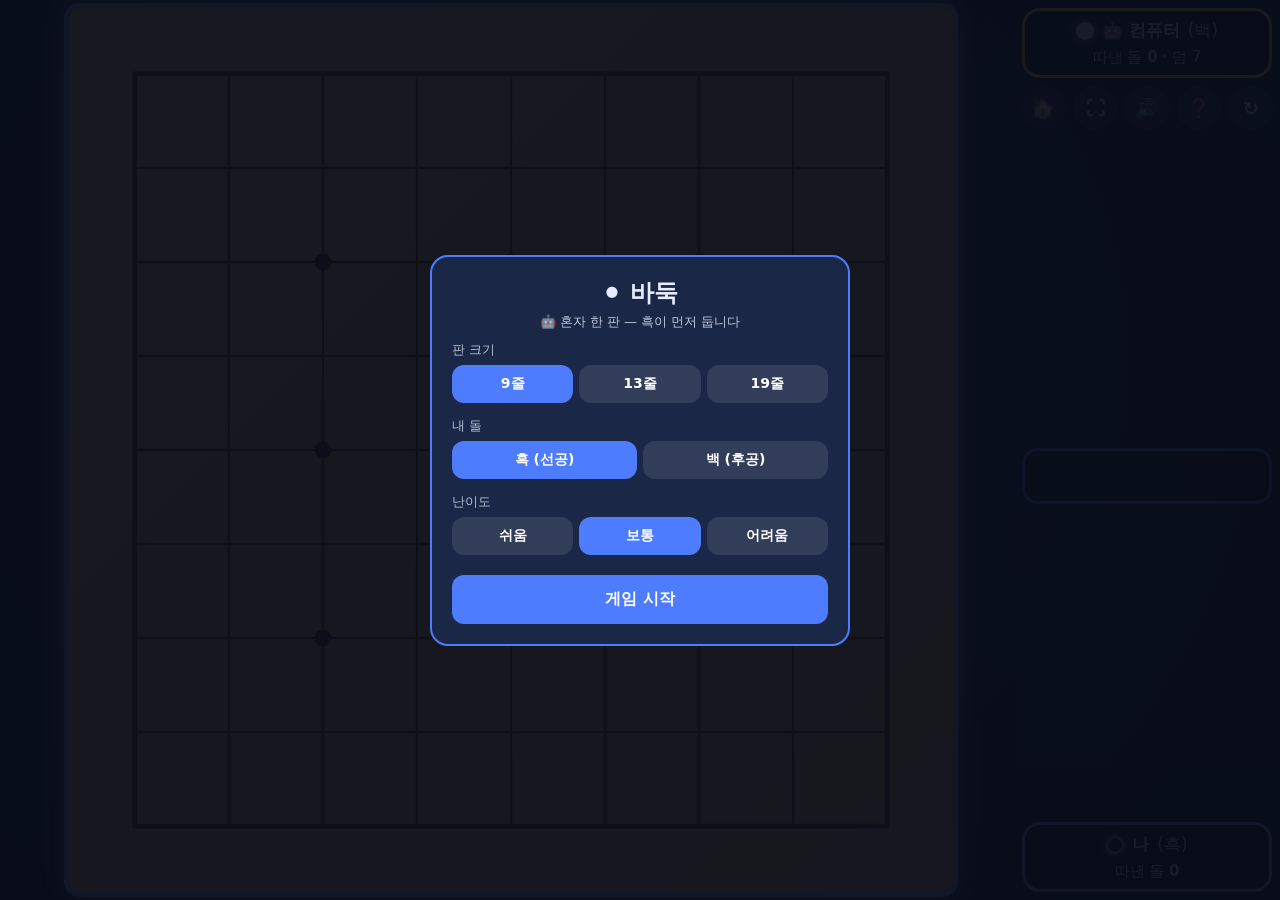
==== baduk/index.html @ 94ca9266 "장기·바둑 추가 (컴퓨터 상대 3단계 난이도, 허브 카드, PWA 캐시) Co-Authored-By: Claude Sonnet 5.5 <noreply@anthropic.com> C" ====
<!DOCTYPE html>
<html lang="ko">
<head>
<meta charset="utf-8">
<meta name="viewport" content="width=device-width, initial-scale=1">
<link rel="manifest" href="../manifest.json">
<meta name="theme-color" content="#0b1130">
<meta name="mobile-web-app-capable" content="yes">
<meta name="apple-mobile-web-app-capable" content="yes">
<meta name="apple-mobile-web-app-title" content="보드게임즈">
<link rel="apple-touch-icon" href="../icons/icon-192.png">
<title>바둑 (Baduk)</title>
<style>
*{box-sizing:border-box;-webkit-tap-highlight-color:transparent}
html,body{margin:0;height:100%;overflow:hidden}
body{background:radial-gradient(circle at 50% 40%,#2a3a5e 0%,#141c33 60%,#090d1a 100%);color:#e8eeff;font-family:system-ui,-apple-system,"Apple SD Gothic Neo","Noto Sans KR",sans-serif;user-select:none;touch-action:manipulation}
button{font:inherit;border:0;border-radius:12px;padding:10px 8px;background:#4d7cff;color:#fff;font-weight:700;cursor:pointer}
button:disabled{opacity:.3;cursor:default}
button.sec{background:#ffffff22}

#stage{position:fixed;inset:0;display:grid;padding:8px;gap:8px;
  grid-template-columns:minmax(0,1fr) 250px;grid-template-rows:auto auto minmax(0,1fr) auto;
  grid-template-areas:"board tl" "board menu" "board msg" "board br"}
#boardarea{grid-area:board;display:flex;align-items:center;justify-content:center;container-type:size;min-height:0;min-width:0}
#boardwrap{width:min(100cqw,100cqh);aspect-ratio:1;position:relative;border-radius:10px;box-shadow:0 0 0 5px var(--cc,#4d7cff),0 0 30px var(--cc,#4d7cff),0 8px 30px #000a;overflow:hidden}
#boardwrap svg{display:block;width:100%;height:100%}
#menu{grid-area:menu;justify-self:center;display:flex;gap:8px}
#menu button{width:44px;height:44px;border-radius:50%;padding:0;font-size:19px}
#pTL{grid-area:tl}#pBR{grid-area:br}
.panel{background:#00000055;border:3px solid var(--pc);border-radius:18px;padding:8px 10px;display:flex;flex-direction:column;gap:6px;text-align:center}
.panel.cur{background:#ffffff20;box-shadow:0 0 22px var(--pc),inset 0 0 18px #ffffff18}
.ph{display:flex;align-items:center;justify-content:center;gap:8px;font-size:17px}
.ph .dot{width:18px;height:18px;border-radius:50%;background:var(--sc);border:2px solid #fff8;box-shadow:0 0 8px var(--pc)}
.ph b{color:#fff}
.caps{font-size:15px}
.info{font-size:12px;opacity:.8}
.pbtns{display:flex;gap:6px}.pbtns button{flex:1;font-size:14px;padding:11px 4px}
#bigmsg{grid-area:msg;align-self:center;justify-self:stretch;min-height:56px;display:flex;align-items:center;justify-content:center;text-align:center;border:3px solid var(--cc,#4d7cff);border-radius:16px;background:#00000066;font-size:clamp(16px,2.1vw,28px);font-weight:800;line-height:1.3;padding:6px 12px;word-break:keep-all}
#bigmsg.bad{color:#ff9a9a}#bigmsg.good{color:#8dffb4}#bigmsg.warn{color:#ffd24d}

.ov{position:fixed;inset:0;background:#090d1aee;display:flex;align-items:center;justify-content:center;z-index:50;padding:16px}
.ov.hide{display:none}
.card{max-height:100%;overflow:auto;background:#1b2747;border:2px solid #4d7cff;border-radius:18px;padding:20px;max-width:420px;width:100%;text-align:center}
.card h2{margin:0 0 4px}
.opt{display:flex;gap:6px;justify-content:center;margin:6px 0 14px}
.opt button{flex:1;background:#ffffff1a;padding:10px 4px;font-size:14px}
.opt button.on{background:#4d7cff}
.lbl{font-size:13px;opacity:.75;margin-top:10px;text-align:left}
.rules ol{text-align:left;margin:8px 0 10px;padding-left:20px;font-size:13px;line-height:1.6}
.rules .note{font-size:12px;opacity:.7;text-align:left;margin-bottom:12px}
@keyframes pulse{to{opacity:.35}}
.pulse{animation:pulse .7s infinite alternate}

@media (max-aspect-ratio:11/10){
  #stage{grid-template-columns:minmax(0,1fr);grid-template-rows:auto auto minmax(0,1fr) auto auto;grid-template-areas:"tl" "menu" "board" "msg" "br"}
  #bigmsg{font-size:clamp(16px,4.4vw,26px)}
  .panel{padding:5px 8px;gap:3px}.info{display:none}
  .pbtns button{padding:8px 4px}
}
</style>
</head>
<body>
<div id="stage">
  <div class="panel" id="pTL"></div>
  <div id="menu">
    <button class="sec" id="homeBtn" title="게임 목록" style="display:none">🏠</button>
    <button class="sec" id="fsBtn" title="전체화면">⛶</button>
    <button class="sec" id="sndBtn" title="소리">🔊</button>
    <button class="sec" id="ruleBtn" title="규칙">❓</button>
    <button class="sec" id="newBtn" title="새 게임">↻</button>
  </div>
  <div id="boardarea"><div id="boardwrap"><svg id="svg"></svg></div></div>
  <div id="bigmsg"></div>
  <div class="panel" id="pBR"></div>
</div>

<div class="ov" id="setup"><div class="card">
<h2>⚫ 바둑</h2>
<div style="font-size:13px;opacity:.8">🤖 혼자 한 판 — 흑이 먼저 둡니다</div>
<div class="lbl">판 크기</div>
<div class="opt" id="optN"><button data-v="9" class="on">9줄</button><button data-v="13">13줄</button><button data-v="19">19줄</button></div>
<div class="lbl">내 돌</div>
<div class="opt" id="optMe"><button data-v="1" class="on">흑 (선공)</button><button data-v="2">백 (후공)</button></div>
<div class="lbl">난이도</div>
<div class="opt" id="optLv"><button data-v="easy">쉬움</button><button data-v="normal" class="on">보통</button><button data-v="hard">어려움</button></div>
<button id="startBtn" style="width:100%;margin-top:6px;padding:14px">게임 시작</button>
</div></div>

<div class="ov hide" id="rules"><div class="card rules"><h2>바둑 규칙</h2>
<ol>
<li><b>흑</b>이 먼저, 번갈아 빈 교차점에 돌을 놓아요. 한 번 놓은 돌은 움직이지 않습니다.</li>
<li>상대 돌 무리의 <b>활로(이웃한 빈 점)</b>를 모두 막으면 그 돌들을 따내요.</li>
<li><b>자충수</b>(놓으면 내 돌이 활로가 없어지는 곳)는 둘 수 없어요. 단, 상대 돌을 따내는 경우는 괜찮아요.</li>
<li><b>패</b>: 방금 한 점을 따낸 자리에 바로 되따낼 수는 없어요. 다른 곳에 한 수 둔 뒤에 가능해요.</li>
<li>둘 곳이 없으면 <b>한 수 쉼</b>. 양쪽이 연달아 쉬면 대국이 끝나고 계가로 넘어가요.</li>
<li><b>계가</b>: 죽은 돌을 눌러 정리한 뒤 확정하면, 집 + 따낸 돌(사석)을 세고 <b>백에게 덤</b>을 줘요 (9줄 7집 · 13/19줄 7.5집).</li>
</ol>
<div class="note">※ 죽은 돌은 컴퓨터가 먼저 추정해서 표시해요. 틀리면 그 돌을 눌러 바꾸세요. 끝내기가 덜 된 곳이 있으면 '계속 두기'를 쓸 수 있어요.</div>
<button id="ruleClose" style="width:100%">닫기</button></div></div>

<div class="ov hide" id="win"><div class="card">
<h2 id="wt"></h2><div id="wd" style="margin:6px 0 14px;line-height:1.6"></div>
<button id="againBtn" style="width:100%;padding:14px">다시 하기</button></div></div>

<script src="engine.js"></script>
<script>
const B=Baduk,$=s=>document.querySelector(s);
const CELL=100,MAR=70;
const COL={1:{n:"흑",c:"#8aa4ff"},2:{n:"백",c:"#ffd24d"}};
let sel={n:9,me:1,lv:"normal"},G=null,soundOn=true,ac=null,gen=0;

function beep(f,d,type="sine",v=.07,delay=0){
  if(!soundOn)return;
  try{ac=ac||new(window.AudioContext||window.webkitAudioContext)();
    const o=ac.createOscillator(),g=ac.createGain(),t=ac.currentTime+delay;
    o.type=type;o.frequency.value=f;g.gain.setValueAtTime(v,t);g.gain.exponentialRampToValueAtTime(.0001,t+d);
    o.connect(g);g.connect(ac.destination);o.start(t);o.stop(t+d)}catch(e){}
}
const size=()=>MAR*2+(G.S.n-1)*CELL;
const komi=()=>B.komiFor(G.S.n);

function blank(n,me,lv){
  return {S:B.newState(n),turn:1,me,lv,last:-1,hist:[],over:true,phase:"play",dead:new Set(),busy:false,msg:"",kind:"",hover:-1,passMsg:""};
}
function newGame(){
  gen++;G=blank(sel.n,sel.me,sel.lv);G.over=false;
  setTurnMsg();render();
  if(G.turn!==G.me)aiTurn();
}
function setTurnMsg(){
  if(G.over)return;
  if(G.phase==="score"){G.msg="죽은 돌을 눌러 고치고 '계가 확정'을 누르세요";G.kind="warn";return}
  if(G.turn===G.me){G.msg=G.passMsg||"내 차례 — 놓을 곳을 누르세요";G.kind=G.passMsg?"warn":""}
  else{G.msg="🤖 생각하는 중…";G.kind=""}
}

function render(){
  const n=G.S.n,Z=size(),b=G.S.b;
  const star=n===9?[2,4,6]:n===13?[3,6,9]:[3,9,15];
  const sv=$("#svg");sv.setAttribute("viewBox",`0 0 ${Z} ${Z}`);
  let h=`<defs>
    <radialGradient id="gb" cx="35%" cy="30%" r="75%"><stop offset="0" stop-color="#6a6a6a"/><stop offset=".45" stop-color="#1a1a1a"/><stop offset="1" stop-color="#000"/></radialGradient>
    <radialGradient id="gw" cx="35%" cy="30%" r="80%"><stop offset="0" stop-color="#fff"/><stop offset=".6" stop-color="#e8e8e8"/><stop offset="1" stop-color="#b9b9b9"/></radialGradient>
    <linearGradient id="gwood" x1="0" y1="0" x2="1" y2="1"><stop offset="0" stop-color="#e8c27a"/><stop offset="1" stop-color="#d9ac5d"/></linearGradient></defs>
    <rect width="${Z}" height="${Z}" fill="url(#gwood)"/>`;
  h+=`<g stroke="#5a3a10" stroke-width="2.6" stroke-linecap="round">`;
  for(let i=0;i<n;i++){const p=MAR+i*CELL;h+=`<line x1="${MAR}" y1="${p}" x2="${Z-MAR}" y2="${p}"/><line x1="${p}" y1="${MAR}" x2="${p}" y2="${Z-MAR}"/>`}
  h+=`</g><rect x="${MAR}" y="${MAR}" width="${Z-2*MAR}" height="${Z-2*MAR}" fill="none" stroke="#5a3a10" stroke-width="5"/>`;
  for(const r of star)for(const c of star)h+=`<circle cx="${MAR+c*CELL}" cy="${MAR+r*CELL}" r="9" fill="#3b2508"/>`;
  // 계가 중: 영역 표시
  let terr=null;
  if(G.phase==="score"){terr=B.territory(G.S,[...G.dead]).terr}
  const R=CELL*.47;
  for(let i=0;i<n*n;i++){
    const r=(i/n)|0,c=i%n,x=MAR+c*CELL,y=MAR+r*CELL,v=b[i];
    if(v){
      const dead=G.dead.has(i);
      h+=`<g opacity="${dead?.4:1}"><circle cx="${x+3}" cy="${y+5}" r="${R}" fill="#0006"/><circle cx="${x}" cy="${y}" r="${R}" fill="url(#${v===1?"gb":"gw"})"/></g>`;
      if(dead)h+=`<text x="${x}" y="${y+14}" font-size="44" text-anchor="middle" fill="${v===1?"#fff":"#222"}" font-weight="900">×</text>`;
    }
    if(terr&&terr[i]&&(!v||G.dead.has(i)))h+=`<rect x="${x-17}" y="${y-17}" width="34" height="34" rx="4" fill="${terr[i]===1?"#000":"#fff"}" opacity=".85" stroke="${terr[i]===1?"#fff":"#000"}" stroke-width="3"/>`;
  }
  if(G.last>=0&&G.phase==="play"){const r=(G.last/n)|0,c=G.last%n;h+=`<circle cx="${MAR+c*CELL}" cy="${MAR+r*CELL}" r="${CELL*.2}" fill="none" stroke="${b[G.last]===1?"#fff":"#c00"}" stroke-width="7"/>`}
  if(G.S.ko>=0&&G.phase==="play"&&G.turn===G.me){const r=(G.S.ko/n)|0,c=G.S.ko%n;h+=`<rect x="${MAR+c*CELL-20}" y="${MAR+r*CELL-20}" width="40" height="40" fill="none" stroke="#e33" stroke-width="5" stroke-dasharray="8 6"/>`}
  sv.innerHTML=h;
  $("#boardwrap").style.setProperty("--cc",G.turn===1?COL[1].c:COL[2].c);

  // 패널
  const opp=3-G.me,cap=G.S.caps;
  const area=G.phase==="score"?scoreNow():null;
  const pn=(side,mine)=>{
    const cur=!G.over&&G.phase==="play"&&G.turn===side;
    const nm=mine?"나":"🤖 컴퓨터";
    let s=`<div class="ph"><span class="dot" style="--sc:${side===1?"#111":"#f4f4f4"}"></span><b>${nm}</b> (${COL[side].n})</div><div class="caps">따낸 돌 <b>${cap[side]}</b>${side===2?` · 덤 ${komi()}`:""}</div>`;
    if(area)s+=`<div class="info">${COL[side].n} ${side===1?area.black:area.white}</div>`;
    if(mine&&!G.over){
      if(G.phase==="play")s+=`<div class="pbtns"><button data-act="pass" class="sec">한 수 쉼</button><button data-act="undo" class="sec" ${G.hist.length?"":"disabled"}>무르기</button><button data-act="resign" class="sec">기권</button></div>`;
      else s+=`<div class="pbtns"><button data-act="resume" class="sec">계속 두기</button><button data-act="confirm">계가 확정</button></div>`;
    }
    return s;
  };
  $("#pTL").innerHTML=pn(opp,false);$("#pBR").innerHTML=pn(G.me,true);
  for(const [id,side] of [["#pTL",opp],["#pBR",G.me]]){const e=$(id);e.style.setProperty("--pc",COL[side].c);e.classList.toggle("cur",!G.over&&G.phase==="play"&&G.turn===side)}
  const m=$("#bigmsg");m.textContent=G.msg;m.className=G.kind;m.classList.toggle("pulse",G.busy&&!G.over);
}
function scoreNow(){const r=B.scoreKorean(G.S,[...G.dead],komi());return {black:r.black.toFixed(r.black%1?1:0),white:r.white.toFixed(r.white%1?1:0),r}}

function snapshot(){return {S:B.clone(G.S),turn:G.turn,last:G.last}}
function place(idx){
  const color=G.turn,T=B.clone(G.S);
  const cap=B.play(T,idx,color);
  if(cap===null)return false;
  G.hist.push(snapshot());
  G.S=T;G.last=idx;G.turn=3-color;G.passMsg="";
  beep(cap.length?330:520,.08,"triangle");if(cap.length)beep(250,.12,"square",.05,.07);
  afterMove(color);return true;
}
function doPass(){
  const color=G.turn;G.hist.push(snapshot());
  B.play(G.S,-1,color);G.last=-1;G.turn=3-color;
  G.passMsg=color!==G.me?"🤖 컴퓨터가 한 수 쉬었어요":"";
  beep(300,.1);afterMove(color,true);
}
function afterMove(color,passed){
  if(G.S.passes>=2||G.hist.length>G.S.n*G.S.n*3){return startScore()}
  setTurnMsg();render();
  if(G.turn!==G.me)aiTurn();
}
function aiTurn(){
  G.busy=true;setTurnMsg();render();
  const g=gen,S0=B.clone(G.S),color=G.turn;
  setTimeout(async()=>{
    if(g!==gen||!G||G.over)return;
    const r=await B.think(S0,color,G.lv,1);
    if(g!==gen||!G||G.over)return;
    G.busy=false;
    if(r.move<0)doPass();
    else if(!place(r.move))doPass();
  },150);
}
function startScore(){
  G.phase="score";G.busy=false;G.passMsg="";
  G.dead=new Set(B.suggestDead(G.S,150));
  // 죽은 돌은 그룹 단위로 정리
  const ex=new Set();for(const i of G.dead)for(const j of B.groupOf(G.S,i))ex.add(j);
  G.dead=ex;
  setTurnMsg();render();beep(660,.15,"triangle");
}
function finish(){
  const r=B.scoreKorean(G.S,[...G.dead],komi());
  const blackWins=r.black>r.white,win=(blackWins?1:2)===G.me;
  G.over=true;render();
  $("#wt").textContent=win?"🎉 승리했어요!":"🤖 컴퓨터 승리";
  const d=Math.abs(r.black-r.white);
  $("#wd").innerHTML=`흑 <b>${r.black}</b> : 백 <b>${r.white}</b><br><span style="font-size:13px;opacity:.75">흑 집 ${r.tb}+사석 ${r.capB} · 백 집 ${r.tw}+사석 ${r.capW}+덤 ${r.komi}</span><br>${blackWins?"흑":"백"} ${d}집 승`;
  beep(win?784:196,.3,"triangle",.1);if(win)beep(1047,.4,"triangle",.1,.25);
  setTimeout(()=>$("#win").classList.remove("hide"),700);
}
function resign(){
  G.over=true;G.busy=false;render();
  $("#wt").textContent="🏳️ 기권했어요";$("#wd").textContent="컴퓨터가 이겼어요";
  $("#win").classList.remove("hide");
}

$("#svg").addEventListener("click",e=>{
  if(!G||G.over||G.busy)return;
  const r0=$("#svg").getBoundingClientRect(),Z=size();
  const x=(e.clientX-r0.left)*Z/r0.width,y=(e.clientY-r0.top)*Z/r0.height;
  const c=Math.round((x-MAR)/CELL),r=Math.round((y-MAR)/CELL),n=G.S.n;
  if(r<0||r>=n||c<0||c>=n)return;
  const i=r*n+c;
  if(G.phase==="score"){
    if(!G.S.b[i])return;
    const grp=B.groupOf(G.S,i),mark=!G.dead.has(i);
    for(const j of grp)mark?G.dead.add(j):G.dead.delete(j);
    beep(420,.05);render();return;
  }
  if(G.turn!==G.me)return;
  if(G.S.b[i]){G.msg="이미 돌이 있어요";G.kind="bad";render();return}
  if(!place(i)){
    G.msg=i===G.S.ko?"패! 바로 되따낼 수 없어요. 다른 곳에 먼저 두세요":"자충수예요 — 활로가 없는 곳엔 둘 수 없어요";G.kind="bad";beep(150,.15,"square",.05);render();
  }
});
$("#stage").addEventListener("click",e=>{
  const b=e.target.closest("button[data-act]");if(!b||!G||G.over)return;
  const a=b.dataset.act;
  if(a==="pass"){if(G.busy||G.turn!==G.me)return;doPass()}
  else if(a==="undo"){
    if(G.busy||G.phase!=="play")return;
    for(let k=G.hist.length-1;k>=0;k--){
      if(G.hist[k].turn===G.me){const h=G.hist[k];G.S=B.clone(h.S);G.turn=h.turn;G.last=h.last;G.hist.length=k;G.passMsg="";setTurnMsg();render();return}
    }
  }
  else if(a==="resign"){if(confirm("기권할까요?"))resign()}
  else if(a==="resume"){
    G.phase="play";G.dead=new Set();G.S.passes=0;G.turn=G.me;G.passMsg="계속 두기 — 내 차례";setTurnMsg();render();
  }
  else if(a==="confirm")finish();
});
$("#ruleBtn").onclick=()=>$("#rules").classList.remove("hide");
$("#ruleClose").onclick=()=>$("#rules").classList.add("hide");
$("#sndBtn").onclick=()=>{soundOn=!soundOn;$("#sndBtn").textContent=soundOn?"🔊":"🔇"};
const again=()=>{gen++;$("#win").classList.add("hide");$("#setup").classList.remove("hide")};
$("#newBtn").onclick=again;$("#againBtn").onclick=again;
function bindOpt(id,key,num){
  $(id).addEventListener("click",e=>{
    const b=e.target.closest("button");if(!b)return;
    [...$(id).children].forEach(x=>x.classList.remove("on"));b.classList.add("on");sel[key]=num?+b.dataset.v:b.dataset.v;
  });
}
bindOpt("#optN","n",true);bindOpt("#optMe","me",true);bindOpt("#optLv","lv");
$("#startBtn").onclick=()=>{$("#setup").classList.add("hide");newGame()};

(function(){
  const d=document,el=d.documentElement,btn=$("#fsBtn");
  const isFs=()=>!!(d.fullscreenElement||d.webkitFullscreenElement);
  const sync=()=>{btn.textContent=isFs()?"✕":"⛶"};
  btn.onclick=async()=>{
    try{
      if(isFs()){await(d.exitFullscreen||d.webkitExitFullscreen).call(d)}
      else{const f=el.requestFullscreen||el.webkitRequestFullscreen;if(!f)throw 0;await f.call(el)}
    }catch(e){if(G){G.msg="이 환경에서는 전체화면을 쓸 수 없어요";G.kind="bad";render()}}
  };
  d.addEventListener("fullscreenchange",sync);d.addEventListener("webkitfullscreenchange",sync);
})();

G=blank(9,1,"normal");render();

(function(){
  if(/\/(magic-labyrinth|wall-go|janggi|baduk)\/?(index\.html)?$/.test(location.pathname)){
    const b=document.getElementById("homeBtn");b.style.display="";
    b.onclick=()=>{location.href="../"};
  }
})();
</script>
<script>if("serviceWorker" in navigator)addEventListener("load",()=>navigator.serviceWorker.register("../sw.js").catch(()=>{}));</script>
</body>
</html>
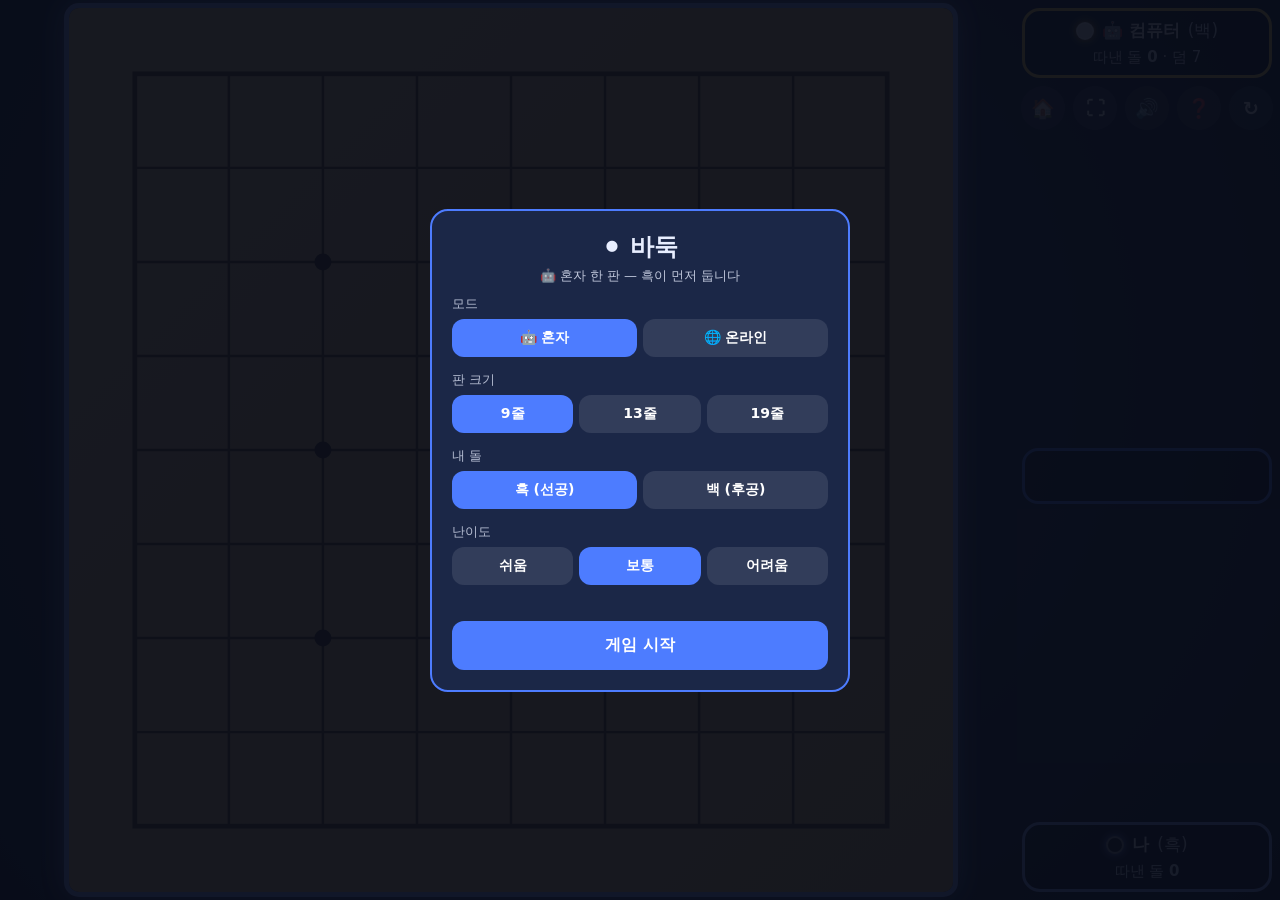
==== commit 32bf197f: "모든 게임에 온라인 대전 추가 (마법의 미로·장기·바둑·오목·체스) Co-Authored-By: Claude Sonnet 5.5 <noreply@anthropic.com> Clau" ====
--- a/baduk/index.html
+++ b/baduk/index.html
@@ -77,12 +77,16 @@
 <div class="ov" id="setup"><div class="card">
 <h2>⚫ 바둑</h2>
 <div style="font-size:13px;opacity:.8">🤖 혼자 한 판 — 흑이 먼저 둡니다</div>
+<div class="lbl">모드</div>
+<div class="opt" id="optMode"><button data-v="solo" class="on">🤖 혼자</button><button data-v="online">🌐 온라인</button></div>
 <div class="lbl">판 크기</div>
 <div class="opt" id="optN"><button data-v="9" class="on">9줄</button><button data-v="13">13줄</button><button data-v="19">19줄</button></div>
 <div class="lbl">내 돌</div>
 <div class="opt" id="optMe"><button data-v="1" class="on">흑 (선공)</button><button data-v="2">백 (후공)</button></div>
-<div class="lbl">난이도</div>
-<div class="opt" id="optLv"><button data-v="easy">쉬움</button><button data-v="normal" class="on">보통</button><button data-v="hard">어려움</button></div>
+<div id="lvBox"><div class="lbl">난이도</div>
+<div class="opt" id="optLv"><button data-v="easy">쉬움</button><button data-v="normal" class="on">보통</button><button data-v="hard">어려움</button></div></div>
+<div id="olNote" style="font-size:12px;color:#ffb3b3;min-height:16px"></div>
+<div id="onNote" style="font-size:12px;opacity:.7;display:none">온라인에서는 방장이 정한 판 크기·돌 색으로 진행해요</div>
 <button id="startBtn" style="width:100%;margin-top:6px;padding:14px">게임 시작</button>
 </div></div>
 
@@ -103,11 +107,13 @@
 <button id="againBtn" style="width:100%;padding:14px">다시 하기</button></div></div>
 
 <script src="engine.js"></script>
+<script src="../firebase-config.js"></script>
+<script src="../net.js"></script>
 <script>
 const B=Baduk,$=s=>document.querySelector(s);
 const CELL=100,MAR=70;
 const COL={1:{n:"흑",c:"#8aa4ff"},2:{n:"백",c:"#ffd24d"}};
-let sel={n:9,me:1,lv:"normal"},G=null,soundOn=true,ac=null,gen=0;
+let sel={n:9,me:1,lv:"normal",mode:"solo"},G=null,soundOn=true,ac=null,gen=0;
 
 function beep(f,d,type="sine",v=.07,delay=0){
   if(!soundOn)return;
@@ -119,19 +125,22 @@
 const size=()=>MAR*2+(G.S.n-1)*CELL;
 const komi=()=>B.komiFor(G.S.n);
 
-function blank(n,me,lv){
-  return {S:B.newState(n),turn:1,me,lv,last:-1,hist:[],over:true,phase:"play",dead:new Set(),busy:false,msg:"",kind:"",hover:-1,passMsg:""};
-}
-function newGame(){
-  gen++;G=blank(sel.n,sel.me,sel.lv);G.over=false;
-  setTurnMsg();render();
-  if(G.turn!==G.me)aiTurn();
+function blank(n,me,lv,net){
+  return {online:net||null,ok:{1:false,2:false},S:B.newState(n),turn:1,me,lv,last:-1,hist:[],over:true,phase:"play",dead:new Set(),busy:false,msg:"",kind:"",hover:-1,passMsg:""};
+}
+function newGame(net,cfg){
+  gen++;
+  if(net)G=blank(cfg.n,net.isHost?cfg.side:3-cfg.side,"normal",net);else G=blank(sel.n,sel.me,sel.lv);
+  G.over=false;setTurnMsg();render();
+  if(!net&&G.turn!==G.me)aiTurn();
 }
 function setTurnMsg(){
   if(G.over)return;
-  if(G.phase==="score"){G.msg="죽은 돌을 눌러 고치고 '계가 확정'을 누르세요";G.kind="warn";return}
+  if(G.phase==="score"){
+    if(G.online&&G.waitDead){G.msg="계가 준비 중…";G.kind="warn";return}
+    G.msg=G.online&&G.ok[G.me]?"상대의 확정을 기다리는 중…":G.online&&G.ok[3-G.me]?"상대가 확정했어요 — 확인하고 '계가 확정'":"죽은 돌을 눌러 고치고 '계가 확정'을 누르세요";G.kind="warn";return}
   if(G.turn===G.me){G.msg=G.passMsg||"내 차례 — 놓을 곳을 누르세요";G.kind=G.passMsg?"warn":""}
-  else{G.msg="🤖 생각하는 중…";G.kind=""}
+  else{G.msg=G.online?"상대 차례… 기다리는 중":"🤖 생각하는 중…";G.kind=""}
 }
 
 function render(){
@@ -170,11 +179,11 @@
   const area=G.phase==="score"?scoreNow():null;
   const pn=(side,mine)=>{
     const cur=!G.over&&G.phase==="play"&&G.turn===side;
-    const nm=mine?"나":"🤖 컴퓨터";
+    const nm=mine?"나":G.online?"👤 "+G.online.names[1-G.online.me]:"🤖 컴퓨터";
     let s=`<div class="ph"><span class="dot" style="--sc:${side===1?"#111":"#f4f4f4"}"></span><b>${nm}</b> (${COL[side].n})</div><div class="caps">따낸 돌 <b>${cap[side]}</b>${side===2?` · 덤 ${komi()}`:""}</div>`;
     if(area)s+=`<div class="info">${COL[side].n} ${side===1?area.black:area.white}</div>`;
     if(mine&&!G.over){
-      if(G.phase==="play")s+=`<div class="pbtns"><button data-act="pass" class="sec">한 수 쉼</button><button data-act="undo" class="sec" ${G.hist.length?"":"disabled"}>무르기</button><button data-act="resign" class="sec">기권</button></div>`;
+      if(G.phase==="play")s+=`<div class="pbtns"><button data-act="pass" class="sec">한 수 쉼</button>${G.online?"":`<button data-act="undo" class="sec" ${G.hist.length?"":"disabled"}>무르기</button>`}<button data-act="resign" class="sec">기권</button></div>`;
       else s+=`<div class="pbtns"><button data-act="resume" class="sec">계속 두기</button><button data-act="confirm">계가 확정</button></div>`;
     }
     return s;
@@ -186,25 +195,26 @@
 function scoreNow(){const r=B.scoreKorean(G.S,[...G.dead],komi());return {black:r.black.toFixed(r.black%1?1:0),white:r.white.toFixed(r.white%1?1:0),r}}
 
 function snapshot(){return {S:B.clone(G.S),turn:G.turn,last:G.last}}
-function place(idx){
+function place(idx,remote){
   const color=G.turn,T=B.clone(G.S);
   const cap=B.play(T,idx,color);
   if(cap===null)return false;
+  if(G.online&&!remote)G.online.send({t:"mv",i:idx});
   G.hist.push(snapshot());
   G.S=T;G.last=idx;G.turn=3-color;G.passMsg="";
   beep(cap.length?330:520,.08,"triangle");if(cap.length)beep(250,.12,"square",.05,.07);
   afterMove(color);return true;
 }
-function doPass(){
-  const color=G.turn;G.hist.push(snapshot());
+function doPass(remote){
+  const color=G.turn;if(G.online&&!remote)G.online.send({t:"pass"});G.hist.push(snapshot());
   B.play(G.S,-1,color);G.last=-1;G.turn=3-color;
-  G.passMsg=color!==G.me?"🤖 컴퓨터가 한 수 쉬었어요":"";
+  G.passMsg=color!==G.me?(G.online?"상대가 한 수 쉬었어요":"🤖 컴퓨터가 한 수 쉬었어요"):"";
   beep(300,.1);afterMove(color,true);
 }
 function afterMove(color,passed){
   if(G.S.passes>=2||G.hist.length>G.S.n*G.S.n*3){return startScore()}
   setTurnMsg();render();
-  if(G.turn!==G.me)aiTurn();
+  if(G.turn!==G.me&&!G.online)aiTurn();
 }
 function aiTurn(){
   G.busy=true;setTurnMsg();render();
@@ -219,27 +229,52 @@
   },150);
 }
 function startScore(){
-  G.phase="score";G.busy=false;G.passMsg="";
-  G.dead=new Set(B.suggestDead(G.S,150));
-  // 죽은 돌은 그룹 단위로 정리
-  const ex=new Set();for(const i of G.dead)for(const j of B.groupOf(G.S,i))ex.add(j);
-  G.dead=ex;
+  G.phase="score";G.busy=false;G.passMsg="";G.ok={1:false,2:false};G.dead=new Set();
+  if(G.online&&G.me!==1){G.waitDead=true;setTurnMsg();render();return}    // 흑 쪽이 계산해서 보내줌
+  setDead(B.suggestDead(G.S,150));
+  if(G.online)G.online.send({t:"dead",list:[...G.dead]});
   setTurnMsg();render();beep(660,.15,"triangle");
 }
+function setDead(list){
+  const ex=new Set();for(const i of list)for(const j of B.groupOf(G.S,i))ex.add(j);
+  G.dead=ex;G.waitDead=false;
+}
 function finish(){
+  if(G.online)G.online.finish();
   const r=B.scoreKorean(G.S,[...G.dead],komi());
   const blackWins=r.black>r.white,win=(blackWins?1:2)===G.me;
   G.over=true;render();
-  $("#wt").textContent=win?"🎉 승리했어요!":"🤖 컴퓨터 승리";
+  $("#wt").textContent=win?"🎉 승리했어요!":G.online?"😢 졌어요":"🤖 컴퓨터 승리";
   const d=Math.abs(r.black-r.white);
   $("#wd").innerHTML=`흑 <b>${r.black}</b> : 백 <b>${r.white}</b><br><span style="font-size:13px;opacity:.75">흑 집 ${r.tb}+사석 ${r.capB} · 백 집 ${r.tw}+사석 ${r.capW}+덤 ${r.komi}</span><br>${blackWins?"흑":"백"} ${d}집 승`;
   beep(win?784:196,.3,"triangle",.1);if(win)beep(1047,.4,"triangle",.1,.25);
   setTimeout(()=>$("#win").classList.remove("hide"),700);
 }
 function resign(){
-  G.over=true;G.busy=false;render();
-  $("#wt").textContent="🏳️ 기권했어요";$("#wd").textContent="컴퓨터가 이겼어요";
+  if(G.online)G.online.send({t:"resign"});
+  G.over=true;G.busy=false;if(G.online)G.online.finish();render();
+  $("#wt").textContent="🏳️ 기권했어요";$("#wd").textContent=G.online?"상대가 이겼어요":"컴퓨터가 이겼어요";
   $("#win").classList.remove("hide");
+}
+function toggleDead(i,remote){
+  const grp=B.groupOf(G.S,i),mark=!G.dead.has(i);
+  for(const j of grp)mark?G.dead.add(j):G.dead.delete(j);
+  G.ok={1:false,2:false};beep(420,.05);setTurnMsg();render();
+}
+function onNet(e){
+  if(e.t==="cfg"){if(!G||!G.online||G.started)return;newGame(G.online,e);G.started=true;return}
+  if(!G||G.over)return;
+  if(G.phase==="play"){
+    if(e.t==="mv"&&G.turn!==G.me)place(e.i,true);
+    else if(e.t==="pass"&&G.turn!==G.me)doPass(true);
+    else if(e.t==="resign"){G.over=true;G.online.finish();render();$("#wt").textContent="🎉 승리했어요!";$("#wd").textContent="상대가 기권했어요";$("#win").classList.remove("hide")}
+  }else{
+    if(e.t==="dead"){setDead(Object.values(e.list||[]));setTurnMsg();render();beep(660,.15,"triangle")}
+    else if(e.t==="tog"&&G.S.b[e.i])toggleDead(e.i,true);
+    else if(e.t==="ok"){G.ok[e.s]=true;if(G.ok[1]&&G.ok[2])finish();else{setTurnMsg();render()}}
+    else if(e.t==="resume"){G.phase="play";G.dead=new Set();G.ok={1:false,2:false};G.S.passes=0;G.turn=e.s;G.passMsg=e.s===G.me?"계속 두기 — 내 차례":"상대가 계속 두기를 눌렀어요";setTurnMsg();render()}
+    else if(e.t==="resign"){G.over=true;G.online.finish();render();$("#wt").textContent="🎉 승리했어요!";$("#wd").textContent="상대가 기권했어요";$("#win").classList.remove("hide")}
+  }
 }
 
 $("#svg").addEventListener("click",e=>{
@@ -250,10 +285,9 @@
   if(r<0||r>=n||c<0||c>=n)return;
   const i=r*n+c;
   if(G.phase==="score"){
-    if(!G.S.b[i])return;
-    const grp=B.groupOf(G.S,i),mark=!G.dead.has(i);
-    for(const j of grp)mark?G.dead.add(j):G.dead.delete(j);
-    beep(420,.05);render();return;
+    if(!G.S.b[i]||G.waitDead)return;
+    if(G.online)G.online.send({t:"tog",i});
+    toggleDead(i);return;
   }
   if(G.turn!==G.me)return;
   if(G.S.b[i]){G.msg="이미 돌이 있어요";G.kind="bad";render();return}
@@ -273,23 +307,52 @@
   }
   else if(a==="resign"){if(confirm("기권할까요?"))resign()}
   else if(a==="resume"){
-    G.phase="play";G.dead=new Set();G.S.passes=0;G.turn=G.me;G.passMsg="계속 두기 — 내 차례";setTurnMsg();render();
-  }
-  else if(a==="confirm")finish();
+    if(G.waitDead)return;
+    if(G.online)G.online.send({t:"resume",s:G.me});
+    G.phase="play";G.dead=new Set();G.ok={1:false,2:false};G.S.passes=0;G.turn=G.me;G.passMsg="계속 두기 — 내 차례";setTurnMsg();render();
+  }
+  else if(a==="confirm"){
+    if(G.waitDead)return;
+    if(!G.online)return finish();
+    if(G.ok[G.me])return;
+    G.online.send({t:"ok",s:G.me});G.ok[G.me]=true;
+    if(G.ok[1]&&G.ok[2])finish();else{setTurnMsg();render()}
+  }
 });
 $("#ruleBtn").onclick=()=>$("#rules").classList.remove("hide");
 $("#ruleClose").onclick=()=>$("#rules").classList.add("hide");
 $("#sndBtn").onclick=()=>{soundOn=!soundOn;$("#sndBtn").textContent=soundOn?"🔊":"🔇"};
-const again=()=>{gen++;$("#win").classList.add("hide");$("#setup").classList.remove("hide")};
+const again=()=>{gen++;if(G&&G.online){G.online.leave();G.online=null}$("#win").classList.add("hide");$("#setup").classList.remove("hide")};
 $("#newBtn").onclick=again;$("#againBtn").onclick=again;
 function bindOpt(id,key,num){
   $(id).addEventListener("click",e=>{
     const b=e.target.closest("button");if(!b)return;
-    [...$(id).children].forEach(x=>x.classList.remove("on"));b.classList.add("on");sel[key]=num?+b.dataset.v:b.dataset.v;
+    [...$(id).children].forEach(x=>x.classList.remove("on"));b.classList.add("on");sel[key]=num?+b.dataset.v:b.dataset.v;syncSetup();
   });
 }
-bindOpt("#optN","n",true);bindOpt("#optMe","me",true);bindOpt("#optLv","lv");
-$("#startBtn").onclick=()=>{$("#setup").classList.add("hide");newGame()};
+function syncSetup(){
+  const on=sel.mode==="online";
+  $("#lvBox").style.display=on?"none":"";$("#onNote").style.display=on?"":"none";
+  $("#startBtn").textContent=on?"🌐 방 목록 열기":"게임 시작";
+  $("#olNote").textContent=on&&!(window.BGNet&&BGNet.configured)?"온라인 서버 설정이 아직 안 되어 있어요":"";
+}
+bindOpt("#optMode","mode");bindOpt("#optN","n",true);bindOpt("#optMe","me",true);bindOpt("#optLv","lv");syncSetup();
+$("#startBtn").onclick=()=>{
+  if(sel.mode==="online"){
+    if(!window.BGNet){$("#olNote").textContent="온라인 모듈을 불러오지 못했어요 (저장소 주소로 열어 주세요)";return}
+    $("#setup").classList.add("hide");
+    BGNet.open({game:"baduk",title:"바둑",sizes:[{np:2,label:"2명"}],
+      onStart:ctx=>{
+        $("#win").classList.add("hide");
+        G=blank(9,1,"normal",ctx);G.msg="방장이 시작하는 중…";render();
+        ctx.onEvent=onNet;ctx.onLeft=()=>{if(G&&!G.over){G.over=true;ctx.finish();render();$("#wt").textContent="🎉 승리했어요!";$("#wd").textContent="상대가 나갔어요";$("#win").classList.remove("hide")}};
+        if(ctx.isHost){const cfg={t:"cfg",n:sel.n,side:sel.me};ctx.send(cfg);newGame(ctx,cfg);G.started=true}
+      },
+      onClose:()=>$("#setup").classList.remove("hide")});
+    return;
+  }
+  $("#setup").classList.add("hide");newGame();
+};
 
 (function(){
   const d=document,el=d.documentElement,btn=$("#fsBtn");
@@ -307,7 +370,7 @@
 G=blank(9,1,"normal");render();
 
 (function(){
-  if(/\/(magic-labyrinth|wall-go|janggi|baduk)\/?(index\.html)?$/.test(location.pathname)){
+  if(/\/(magic-labyrinth|wall-go|janggi|baduk|omok|chess)\/?(index\.html)?$/.test(location.pathname)){
     const b=document.getElementById("homeBtn");b.style.display="";
     b.onclick=()=>{location.href="../"};
   }
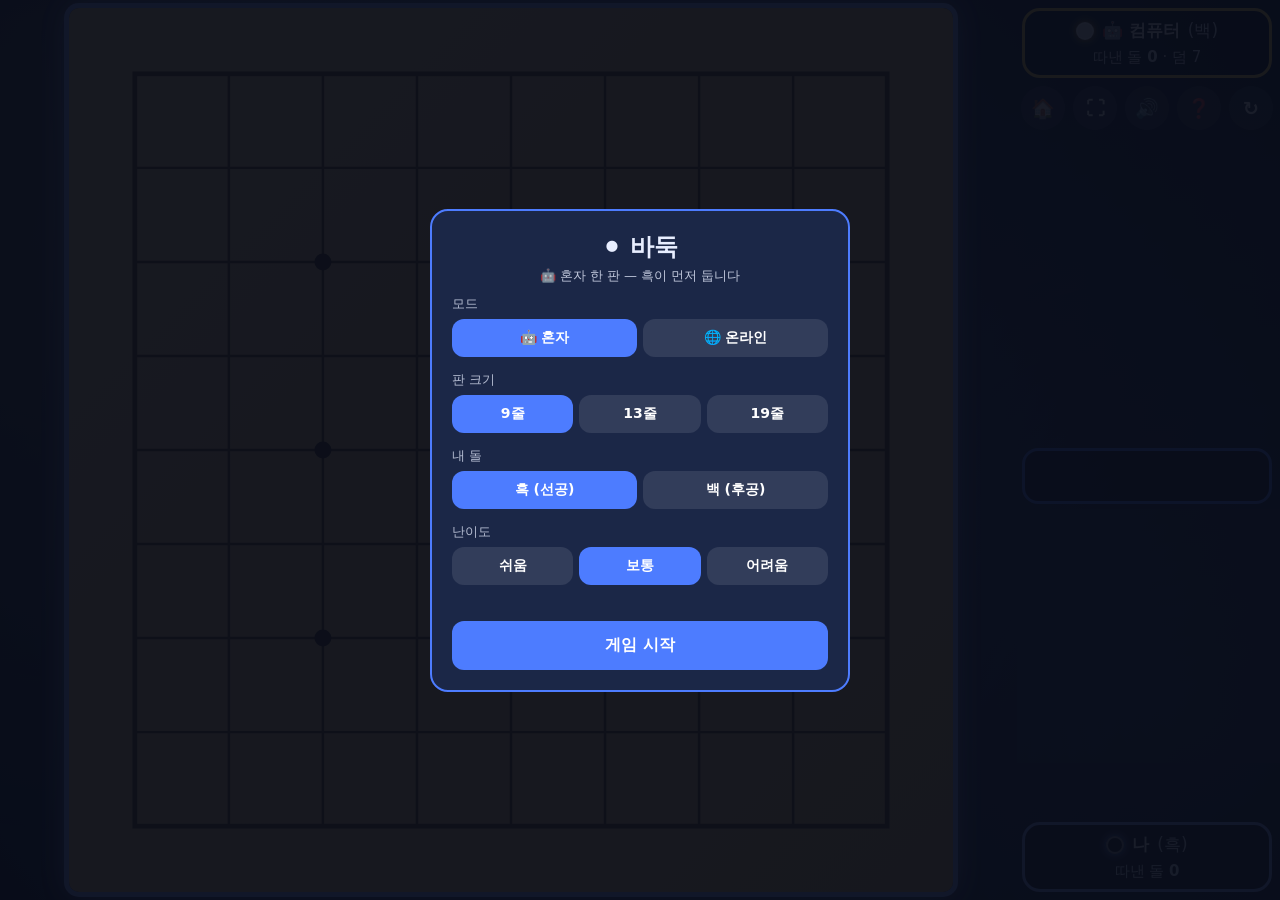
==== commit 256a181a: "전체 게임 연출 강화: 오목·바둑·체스·장기·마법의 미로·원카드·도둑잡기·블랙잭·민화투·맞고·짝 맞추기 게임별 효과음·이펙트·배너 Co-Authored-By: Claude Opus" ====
--- a/baduk/index.html
+++ b/baduk/index.html
@@ -57,6 +57,13 @@
   .panel{padding:5px 8px;gap:3px}.info{display:none}
   .pbtns button{padding:8px 4px}
 }
+/* ── 연출 ── */
+body::before{content:"";position:fixed;inset:-20%;z-index:-1;pointer-events:none;background:radial-gradient(circle at 20% 30%,#e8c27a33 0,transparent 38%),radial-gradient(circle at 80% 70%,#9aa8ff22 0,transparent 38%);animation:aur 18s ease-in-out infinite alternate}
+@keyframes aur{to{transform:translate(4%,-3%) rotate(8deg) scale(1.08)}}
+#boardwrap{animation:bwglow 1.6s ease-in-out infinite alternate}
+@keyframes bwglow{from{box-shadow:0 0 0 5px var(--cc,#4d7cff),0 0 16px var(--cc,#4d7cff),0 8px 30px #000a}to{box-shadow:0 0 0 5px var(--cc,#4d7cff),0 0 44px var(--cc,#4d7cff),0 8px 30px #000a}}
+.panel.cur{animation:pglow 1.2s ease-in-out infinite alternate}
+@keyframes pglow{from{box-shadow:0 0 10px var(--pc),inset 0 0 12px #ffffff12}to{box-shadow:0 0 32px var(--pc),inset 0 0 22px #ffffff22}}
 </style>
 </head>
 <body>
@@ -106,6 +113,7 @@
 <h2 id="wt"></h2><div id="wd" style="margin:6px 0 14px;line-height:1.6"></div>
 <button id="againBtn" style="width:100%;padding:14px">다시 하기</button></div></div>
 
+<script src="../fx.js"></script>
 <script src="engine.js"></script>
 <script src="../firebase-config.js"></script>
 <script src="../net.js"></script>
@@ -113,10 +121,11 @@
 const B=Baduk,$=s=>document.querySelector(s);
 const CELL=100,MAR=70;
 const COL={1:{n:"흑",c:"#8aa4ff"},2:{n:"백",c:"#ffd24d"}};
-let sel={n:9,me:1,lv:"normal",mode:"solo"},G=null,soundOn=true,ac=null,gen=0;
-
+let sel={n:9,me:1,lv:"normal",mode:"solo"},G=null,soundOn=window.FX?FX.on:true,ac=null,gen=0;
+
+const sfx=(n,o)=>{if(window.FX&&soundOn)FX.sfx(n,o)};
 function beep(f,d,type="sine",v=.07,delay=0){
-  if(!soundOn)return;
+  if(!soundOn||window.FX)return;
   try{ac=ac||new(window.AudioContext||window.webkitAudioContext)();
     const o=ac.createOscillator(),g=ac.createGain(),t=ac.currentTime+delay;
     o.type=type;o.frequency.value=f;g.gain.setValueAtTime(v,t);g.gain.exponentialRampToValueAtTime(.0001,t+d);
@@ -164,7 +173,7 @@
     const r=(i/n)|0,c=i%n,x=MAR+c*CELL,y=MAR+r*CELL,v=b[i];
     if(v){
       const dead=G.dead.has(i);
-      h+=`<g opacity="${dead?.4:1}"><circle cx="${x+3}" cy="${y+5}" r="${R}" fill="#0006"/><circle cx="${x}" cy="${y}" r="${R}" fill="url(#${v===1?"gb":"gw"})"/></g>`;
+      h+=`<g id="st${i}" opacity="${dead?.4:1}"><circle cx="${x+3}" cy="${y+5}" r="${R}" fill="#0006"/><circle cx="${x}" cy="${y}" r="${R}" fill="url(#${v===1?"gb":"gw"})"/></g>`;
       if(dead)h+=`<text x="${x}" y="${y+14}" font-size="44" text-anchor="middle" fill="${v===1?"#fff":"#222"}" font-weight="900">×</text>`;
     }
     if(terr&&terr[i]&&(!v||G.dead.has(i)))h+=`<rect x="${x-17}" y="${y-17}" width="34" height="34" rx="4" fill="${terr[i]===1?"#000":"#fff"}" opacity=".85" stroke="${terr[i]===1?"#fff":"#000"}" stroke-width="3"/>`;
@@ -191,9 +200,29 @@
   $("#pTL").innerHTML=pn(opp,false);$("#pBR").innerHTML=pn(G.me,true);
   for(const [id,side] of [["#pTL",opp],["#pBR",G.me]]){const e=$(id);e.style.setProperty("--pc",COL[side].c);e.classList.toggle("cur",!G.over&&G.phase==="play"&&G.turn===side)}
   const m=$("#bigmsg");m.textContent=G.msg;m.className=G.kind;m.classList.toggle("pulse",G.busy&&!G.over);
+  try{postFx()}catch(e){}
 }
 function scoreNow(){const r=B.scoreKorean(G.S,[...G.dead],komi());return {black:r.black.toFixed(r.black%1?1:0),white:r.white.toFixed(r.white%1?1:0),r}}
 
+// ── 연출 ──
+const XY=i=>FX.svgXY($("#svg"),MAR+(i%G.S.n)*CELL,MAR+((i/G.S.n)|0)*CELL);
+function postFx(){
+  if(!window.FX||!G.fx)return;
+  const F=G.fx;G.fx=null;
+  if(F.t==="pass"){sfx("whoosh");FX.banner("패스",F.me?"#4d7cff":"#888",F.me?"한 수 쉬었어요":(G.online?"상대가":"컴퓨터가")+" 한 수 쉬었어요");return}
+  if(F.t==="score"){sfx("turn");FX.banner("계가 시작","#ffd24d","죽은 돌을 확인해요");return}
+  const el=$("#st"+F.i);if(el)FX.drop(el,{dy:-30,s:1.35,dur:260});
+  setTimeout(()=>{
+    const p=XY(F.i);sfx("stone");FX.ring(p.x,p.y,F.c===1?"#333":"#fff",{r0:6,grow:1.6,life:18});FX.vib(10);
+    if(F.cap.length){
+      const col=F.c===1?["#fff","#ddd","#bbb"]:["#111","#333","#555"];let sx=0,sy=0;
+      F.cap.forEach(j=>{const q=XY(j);sx+=q.x;sy+=q.y;FX.burst(q.x,q.y,{n:12,color:col,speed:5,g:.25,size:5,life:40})});
+      setTimeout(()=>sfx("capture",{n:F.cap.length}),40);
+      FX.float(sx/F.cap.length,sy/F.cap.length-20,`+${F.cap.length} 따냄!`,F.c===1?"#8aa4ff":"#ffd24d");
+      if(F.cap.length>=4){FX.banner("대마 잡기!",F.c===1?"#8aa4ff":"#ffd24d",`${F.cap.length}점을 따냈어요`);FX.shake($("#boardwrap"),8)}
+    }
+  },200);
+}
 function snapshot(){return {S:B.clone(G.S),turn:G.turn,last:G.last}}
 function place(idx,remote){
   const color=G.turn,T=B.clone(G.S);
@@ -201,13 +230,13 @@
   if(cap===null)return false;
   if(G.online&&!remote)G.online.send({t:"mv",i:idx});
   G.hist.push(snapshot());
-  G.S=T;G.last=idx;G.turn=3-color;G.passMsg="";
+  G.S=T;G.last=idx;G.turn=3-color;G.passMsg="";G.fx={t:"mv",i:idx,c:color,cap:cap||[]};
   beep(cap.length?330:520,.08,"triangle");if(cap.length)beep(250,.12,"square",.05,.07);
   afterMove(color);return true;
 }
 function doPass(remote){
   const color=G.turn;if(G.online&&!remote)G.online.send({t:"pass"});G.hist.push(snapshot());
-  B.play(G.S,-1,color);G.last=-1;G.turn=3-color;
+  B.play(G.S,-1,color);G.last=-1;G.turn=3-color;G.fx={t:"pass",me:color===G.me};
   G.passMsg=color!==G.me?(G.online?"상대가 한 수 쉬었어요":"🤖 컴퓨터가 한 수 쉬었어요"):"";
   beep(300,.1);afterMove(color,true);
 }
@@ -229,7 +258,7 @@
   },150);
 }
 function startScore(){
-  G.phase="score";G.busy=false;G.passMsg="";G.ok={1:false,2:false};G.dead=new Set();
+  G.phase="score";G.busy=false;G.passMsg="";G.fx={t:"score"};G.ok={1:false,2:false};G.dead=new Set();
   if(G.online&&G.me!==1){G.waitDead=true;setTurnMsg();render();return}    // 흑 쪽이 계산해서 보내줌
   setDead(B.suggestDead(G.S,150));
   if(G.online)G.online.send({t:"dead",list:[...G.dead]});
@@ -248,7 +277,8 @@
   const d=Math.abs(r.black-r.white);
   $("#wd").innerHTML=`흑 <b>${r.black}</b> : 백 <b>${r.white}</b><br><span style="font-size:13px;opacity:.75">흑 집 ${r.tb}+사석 ${r.capB} · 백 집 ${r.tw}+사석 ${r.capW}+덤 ${r.komi}</span><br>${blackWins?"흑":"백"} ${d}집 승`;
   beep(win?784:196,.3,"triangle",.1);if(win)beep(1047,.4,"triangle",.1,.25);
-  setTimeout(()=>$("#win").classList.remove("hide"),700);
+  if(window.FX)setTimeout(()=>{if(win){FX.sfx("win");FX.confetti();FX.banner("승리!","#ffd24d",`${blackWins?"흑":"백"} ${d}집 승`)}else{FX.sfx("lose");FX.banner("패배…","#666",`${blackWins?"흑":"백"} ${d}집 승`)}},300);
+  setTimeout(()=>$("#win").classList.remove("hide"),window.FX?2600:700);
 }
 function resign(){
   if(G.online)G.online.send({t:"resign"});
@@ -292,7 +322,7 @@
   if(G.turn!==G.me)return;
   if(G.S.b[i]){G.msg="이미 돌이 있어요";G.kind="bad";render();return}
   if(!place(i)){
-    G.msg=i===G.S.ko?"패! 바로 되따낼 수 없어요. 다른 곳에 먼저 두세요":"자충수예요 — 활로가 없는 곳엔 둘 수 없어요";G.kind="bad";beep(150,.15,"square",.05);render();
+    G.msg=i===G.S.ko?"패! 바로 되따낼 수 없어요. 다른 곳에 먼저 두세요":"자충수예요 — 활로가 없는 곳엔 둘 수 없어요";G.kind="bad";beep(150,.15,"square",.05);sfx("bad");if(window.FX)FX.shake($("#boardwrap"),4);render();
   }
 });
 $("#stage").addEventListener("click",e=>{
@@ -321,7 +351,8 @@
 });
 $("#ruleBtn").onclick=()=>$("#rules").classList.remove("hide");
 $("#ruleClose").onclick=()=>$("#rules").classList.add("hide");
-$("#sndBtn").onclick=()=>{soundOn=!soundOn;$("#sndBtn").textContent=soundOn?"🔊":"🔇"};
+$("#sndBtn").textContent=soundOn?"🔊":"🔇";
+$("#sndBtn").onclick=()=>{soundOn=!soundOn;if(window.FX)FX.on=soundOn;$("#sndBtn").textContent=soundOn?"🔊":"🔇";sfx("tap")};
 const again=()=>{gen++;if(G&&G.online){G.online.leave();G.online=null}$("#win").classList.add("hide");$("#setup").classList.remove("hide")};
 $("#newBtn").onclick=again;$("#againBtn").onclick=again;
 function bindOpt(id,key,num){
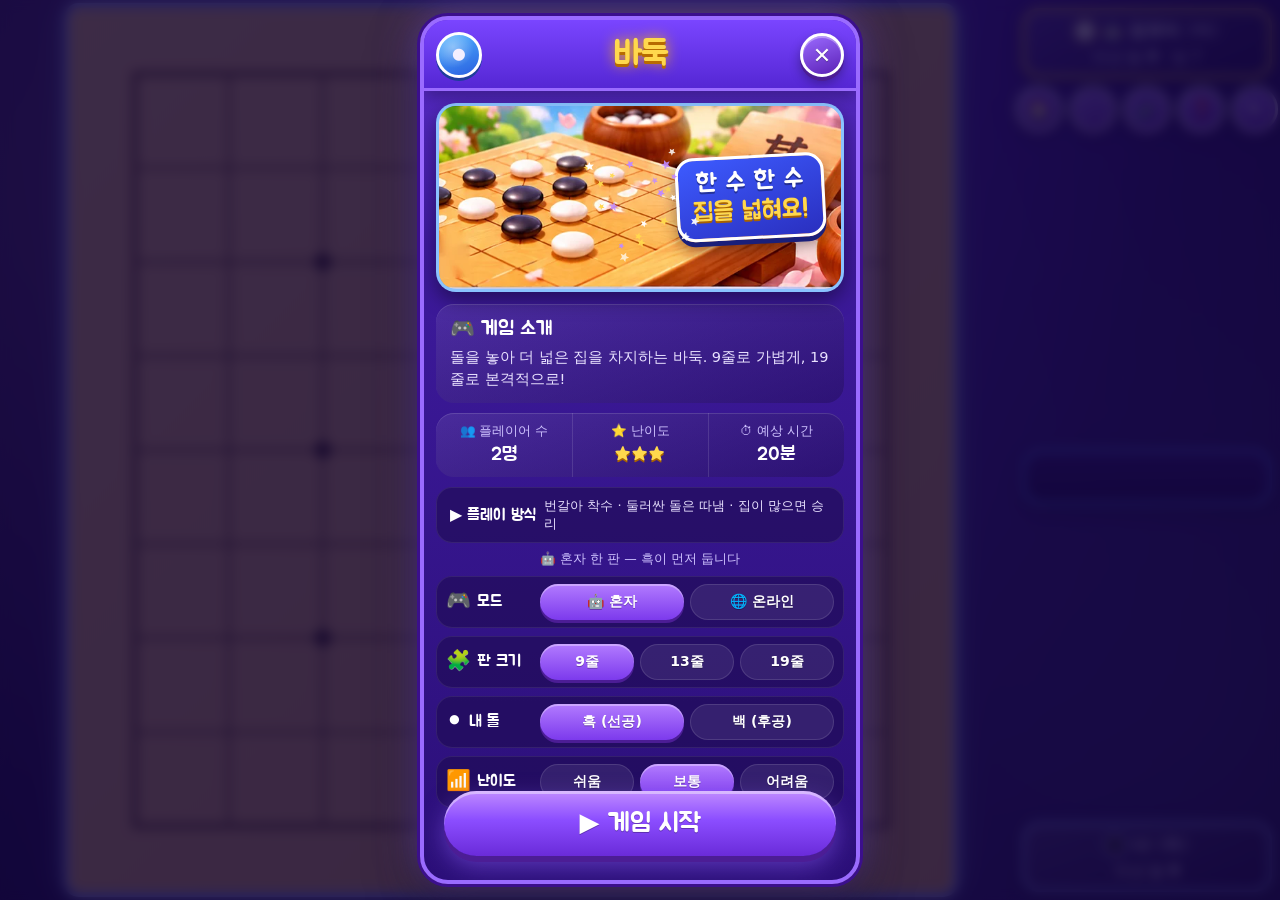
==== commit 1bc0faae: "게임 시작 카드·온라인 대기실·게임 화면을 보라빛 카툰 테마로 통일(theme.js, 샘플 이미지 에셋) Co-Authored-By: Claude Opus 5.5 <noreply@" ====
--- a/baduk/index.html
+++ b/baduk/index.html
@@ -8,7 +8,7 @@
 <meta name="mobile-web-app-capable" content="yes">
 <meta name="apple-mobile-web-app-capable" content="yes">
 <meta name="apple-mobile-web-app-title" content="보드게임즈">
-<link rel="apple-touch-icon" href="../icons/icon-192.png">
+<link rel="apple-touch-icon" href="../icons/apple-touch-icon.png"><link rel="icon" type="image/png" href="../icons/favicon.png">
 <title>바둑 (Baduk)</title>
 <style>
 *{box-sizing:border-box;-webkit-tap-highlight-color:transparent}
@@ -408,5 +408,6 @@
 })();
 </script>
 <script>if("serviceWorker" in navigator)addEventListener("load",()=>navigator.serviceWorker.register("../sw.js").catch(()=>{}));</script>
+<script src="../theme.js"></script>
 </body>
 </html>
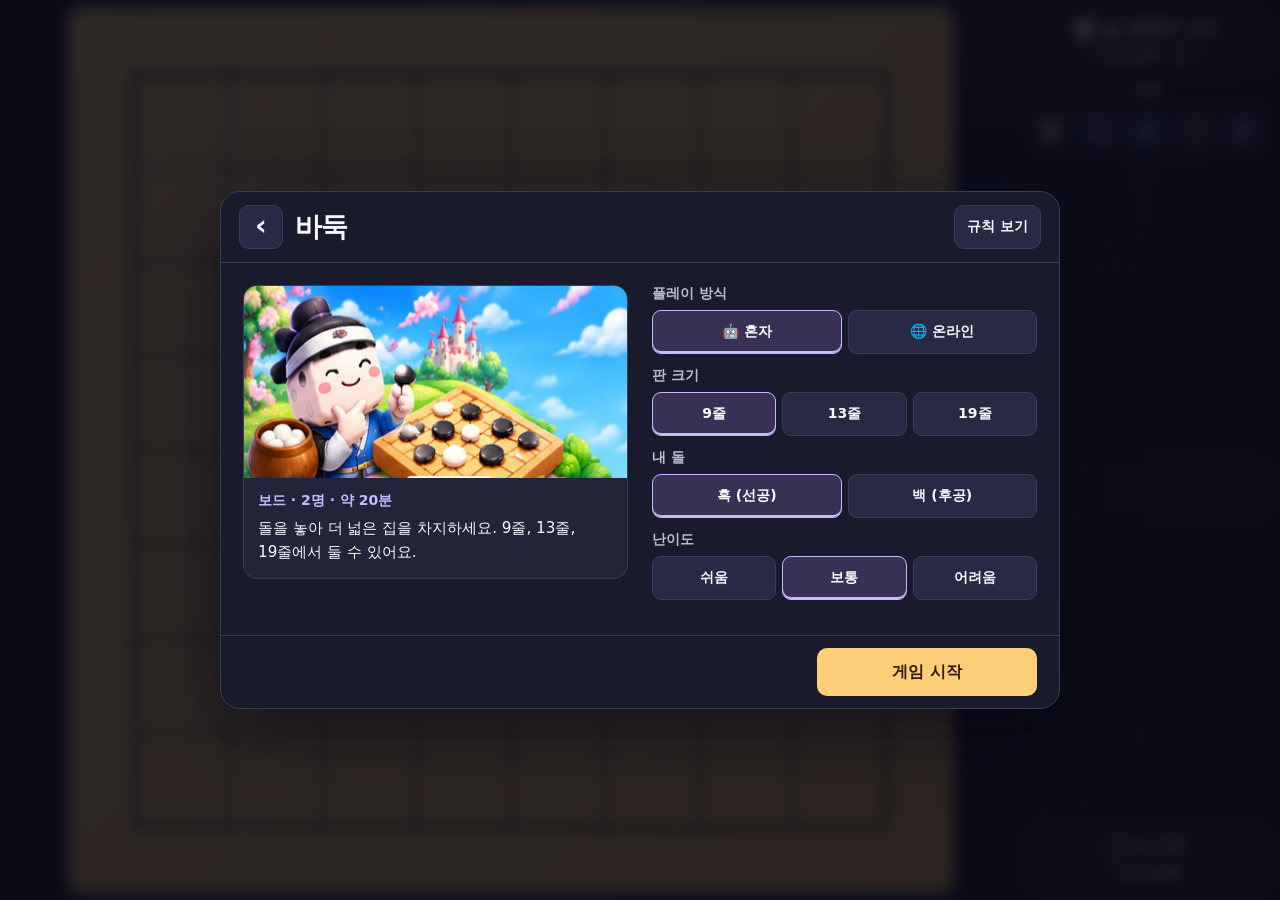
==== commit 78c2d4c6: "Unify game screens and add Janggi sound effects" ====
--- a/baduk/index.html
+++ b/baduk/index.html
@@ -4,7 +4,7 @@
 <meta charset="utf-8">
 <meta name="viewport" content="width=device-width, initial-scale=1">
 <link rel="manifest" href="../manifest.json">
-<meta name="theme-color" content="#0b1130">
+<meta name="theme-color" content="#10111d">
 <meta name="mobile-web-app-capable" content="yes">
 <meta name="apple-mobile-web-app-capable" content="yes">
 <meta name="apple-mobile-web-app-title" content="보드게임즈">
@@ -65,6 +65,7 @@
 .panel.cur{animation:pglow 1.2s ease-in-out infinite alternate}
 @keyframes pglow{from{box-shadow:0 0 10px var(--pc),inset 0 0 12px #ffffff12}to{box-shadow:0 0 32px var(--pc),inset 0 0 22px #ffffff22}}
 </style>
+<link rel="stylesheet" href="../theme.css">
 </head>
 <body>
 <div id="stage">
--- a/theme.css
+++ b/theme.css
@@ -0,0 +1,358 @@
+:root {
+  color-scheme: dark;
+  --bg-page: #10111d;
+  --bg-surface: #191b2c;
+  --bg-raised: #22253a;
+  --bg-control: #272a42;
+  --bg-line: #393d58;
+  --bg-ink: #f8f6ff;
+  --bg-muted: #bdbbd1;
+  --bg-accent: #ffce79;
+  --bg-accent-hover: #ffdf9e;
+  --bg-accent-ink: #2b1b07;
+  --bg-lilac: #c8baff;
+  --bg-font: system-ui, -apple-system, "Apple SD Gothic Neo", "Noto Sans KR", sans-serif;
+  --bg-shadow: 0 20px 70px #07061088;
+}
+
+:where(button, a, input, select):focus-visible {
+  outline: 2px solid var(--bg-lilac);
+  outline-offset: 3px;
+}
+
+body.bg-game {
+  background: radial-gradient(ellipse at 50% 0%, #282341, transparent 68%), var(--bg-page);
+  color: var(--bg-ink);
+  font-family: var(--bg-font);
+}
+
+.bg-game::before { content: none; }
+
+.bg-game #stage {
+  padding: max(8px, env(safe-area-inset-top)) max(8px, env(safe-area-inset-right))
+    max(8px, env(safe-area-inset-bottom)) max(8px, env(safe-area-inset-left));
+}
+
+.bg-game #table {
+  width: min(100%, 1080px);
+  justify-self: center;
+  scrollbar-width: thin;
+}
+
+.bg-game #stage:has(#table) #bigmsg {
+  justify-self: center;
+  width: min(100%, 1080px);
+}
+
+.bg-game button {
+  background: var(--bg-accent);
+  color: var(--bg-accent-ink);
+  border-radius: 10px;
+}
+
+.bg-game button.sec, .bg-game #menu button {
+  background: var(--bg-control);
+  color: var(--bg-ink);
+  border: 1px solid var(--bg-line);
+}
+
+.bg-game button:disabled { opacity: .52; cursor: default; }
+.bg-game #menu { gap: 4px; }
+
+.bg-game #menu:has(.bg-stage-title) {
+  width: min(100%, 250px);
+  justify-self: center;
+  flex-wrap: wrap;
+  justify-content: center;
+  align-content: start;
+}
+
+.bg-stage-title {
+  flex: 0 0 100%;
+  margin: 0 0 4px;
+  color: var(--bg-muted);
+  text-align: center;
+  font-size: .875rem;
+  letter-spacing: -.02em;
+}
+
+.bg-game #stage:focus { outline: none; }
+
+.bg-game #menu button {
+  min-width: 44px;
+  min-height: 44px;
+  border-radius: 11px;
+  font-size: 1.08rem;
+}
+
+@media (hover: hover) {
+  .bg-game button:not(:disabled):hover { filter: brightness(1.12); }
+  .bg-game #setup .opt button[aria-pressed="false"]:hover { border-color: var(--bg-lilac); }
+}
+
+.bg-game #boardwrap {
+  box-shadow: 0 0 0 1px var(--bg-line), 0 0 0 5px var(--bg-surface), var(--bg-shadow);
+  border-radius: 12px;
+}
+
+.bg-game #boardwrap:not(.shake), .bg-game .panel.cur { animation: none; }
+
+.bg-game .panel, .bg-game .seat {
+  background: var(--bg-surface);
+  border: 1px solid var(--bg-line);
+  border-radius: 14px;
+  box-shadow: none;
+  backdrop-filter: none;
+}
+
+.bg-game .panel.cur, .bg-game .seat.cur {
+  background: var(--bg-raised);
+  border-color: var(--pc, var(--bg-accent));
+  box-shadow: inset 0 0 0 1px var(--pc, var(--bg-accent));
+}
+
+.bg-game #bigmsg {
+  background: var(--bg-surface);
+  border: 1px solid var(--bg-line);
+  border-radius: 12px;
+  box-shadow: none;
+  font-size: clamp(.95rem, 2.6vw, 1.23rem);
+}
+
+.bg-game .felt {
+  background: radial-gradient(ellipse at center, #34304e55, transparent 78%);
+  border-radius: 16px;
+}
+
+.bg-game .ov, .bgn#bgnet {
+  background: #0c0c18d9;
+  backdrop-filter: blur(7px);
+  padding: max(12px, env(safe-area-inset-top)) max(12px, env(safe-area-inset-right))
+    max(12px, env(safe-area-inset-bottom)) max(12px, env(safe-area-inset-left));
+}
+
+.bg-game .ov:is(#setup, #rules, #promo, #win) { z-index: 70; }
+.bg-game #win { top: 0; }
+
+.bg-game .ov > :is(.card, .cd) {
+  background: var(--bg-surface);
+  color: var(--bg-ink);
+  border: 1px solid var(--bg-line);
+  border-radius: 20px;
+  box-shadow: var(--bg-shadow);
+  padding: clamp(16px, 4vw, 26px);
+  scrollbar-width: thin;
+}
+
+.bg-game .ov h2 {
+  margin: 0 0 12px;
+  font-size: clamp(1.3rem, 5vw, 1.7rem);
+  line-height: 1.25;
+  letter-spacing: -.04em;
+}
+
+.bg-game .ov h2:focus { outline: none; }
+
+.bg-game #setup .bg-setup-card {
+  display: flex;
+  flex-direction: column;
+  width: min(100%, 840px);
+  max-width: none;
+  overflow: hidden;
+  padding: 0;
+  text-align: left;
+  user-select: text;
+}
+
+.bg-dialog-header {
+  display: grid;
+  grid-template-columns: auto 1fr auto;
+  align-items: center;
+  gap: 12px;
+  padding: 13px 18px;
+  border-bottom: 1px solid var(--bg-line);
+}
+
+.bg-game #setup .bg-dialog-header h2 {
+  margin: 0;
+  text-align: left;
+  overflow-wrap: anywhere;
+}
+
+.bg-game .bg-back {
+  width: 44px;
+  height: 44px;
+  padding: 0 0 3px;
+  font-size: 1.8rem;
+  line-height: 1;
+}
+
+.bg-game .bg-rules-button {
+  min-height: 44px;
+  padding: 8px 12px;
+  font-size: .875rem;
+  white-space: nowrap;
+}
+
+.bg-setup-layout {
+  display: grid;
+  grid-template-columns: minmax(0, 1fr) minmax(0, 1fr);
+  gap: 24px;
+  padding: 22px;
+  overflow-y: auto;
+  scrollbar-width: thin;
+  overscroll-behavior: contain;
+}
+
+.bg-game-overview {
+  align-self: start;
+  overflow: hidden;
+  background: var(--bg-raised);
+  border: 1px solid var(--bg-line);
+  border-radius: 14px;
+}
+
+.bg-game-cover {
+  display: block;
+  width: 100%;
+  aspect-ratio: 2 / 1;
+  object-fit: cover;
+  object-position: left center;
+  background: var(--bg-control);
+}
+
+.bg-game-details { padding: 14px; }
+
+.bg-game-meta {
+  margin: 0 0 6px;
+  color: var(--bg-lilac);
+  font-size: .875rem;
+  font-weight: 700;
+}
+
+.bg-game-description {
+  margin: 0;
+  color: var(--bg-ink);
+  font-size: .95rem;
+  line-height: 1.6;
+  word-break: keep-all;
+}
+
+.bg-game #setup .lbl {
+  margin: 0 0 7px;
+  color: var(--bg-muted);
+  opacity: 1;
+  font-size: .875rem;
+  font-weight: 700;
+}
+
+.bg-game #setup .opt {
+  gap: 6px;
+  margin: 0 0 13px;
+}
+
+.bg-game #setup .opt button {
+  min-width: 0;
+  min-height: 44px;
+  padding: 7px 4px;
+  background: var(--bg-control);
+  color: var(--bg-ink);
+  border: 1px solid var(--bg-line);
+  border-radius: 9px;
+  font-size: .875rem;
+  overflow-wrap: anywhere;
+}
+
+.bg-game #setup .opt button.on {
+  background: #393153;
+  color: #fff;
+  border-color: var(--bg-lilac);
+  box-shadow: inset 0 -2px var(--bg-lilac);
+}
+
+.bg-game #setup #olNote:empty, .bg-game #setup #onNote:empty { display: none; }
+
+.bg-dialog-footer {
+  flex: none;
+  display: flex;
+  justify-content: flex-end;
+  padding: 12px 22px;
+  border-top: 1px solid var(--bg-line);
+}
+
+.bg-game #startBtn {
+  width: min(100%, 220px);
+  min-height: 48px;
+  padding: 10px 16px;
+  font-size: 1rem;
+}
+
+.bg-game #rules .rules {
+  max-width: 540px;
+  text-align: left;
+  user-select: text;
+}
+
+.bg-game #rules ol {
+  color: var(--bg-muted);
+  padding-left: 1.4em;
+  font-size: .95rem;
+  line-height: 1.65;
+  overflow-wrap: anywhere;
+}
+
+.bg-game #rules li + li { margin-top: 8px; }
+.bg-game #rules li b { color: var(--bg-ink); }
+.bg-game #ruleClose { margin-top: 8px; min-height: 44px; }
+.bg-game #promoOpt button { font-size: 1.65rem; }
+
+.bg-game #win > :is(.card, .cd) {
+  text-align: center;
+  border-top: 3px solid var(--bg-accent);
+}
+
+.bg-result-mascot {
+  display: block;
+  width: clamp(74px, 16vh, 116px);
+  aspect-ratio: 1;
+  margin: 0 auto 14px;
+  border-radius: 50%;
+  border: 2px solid var(--bg-accent);
+  object-fit: cover;
+}
+
+.bg-result-mascot[hidden] { display: none; }
+.bg-result-mascot[data-kind="lose"] { border-color: var(--bg-lilac); }
+
+.bg-result-actions {
+  display: grid;
+  grid-template-columns: repeat(2, minmax(0, 1fr));
+  gap: 8px;
+  margin-top: 18px;
+}
+
+.bg-result-actions button { min-height: 44px; padding: 8px; }
+
+@media (max-width: 620px) {
+  .bg-dialog-header { padding: 9px 12px; gap: 9px; }
+  .bg-setup-layout { grid-template-columns: minmax(0, 1fr); padding: 12px; gap: 14px; }
+  .bg-game-overview {
+    display: grid;
+    grid-template-columns: minmax(72px, 27%) minmax(0, 1fr);
+    align-items: stretch;
+  }
+  .bg-game-cover { height: 100%; aspect-ratio: auto; }
+  .bg-game-details { padding: 10px; }
+  .bg-game-description { font-size: .875rem; }
+  .bg-game-meta { font-size: .8125rem; }
+  .bg-dialog-footer { padding: 10px 12px; }
+  .bg-game #startBtn { width: 100%; }
+}
+
+@media (max-height: 530px) {
+  .bg-stage-title { display: none; }
+}
+
+@media (prefers-reduced-motion: reduce) {
+  .bg-game *, .bg-game *::before, .bg-game *::after { animation-duration: .01ms !important; }
+}
